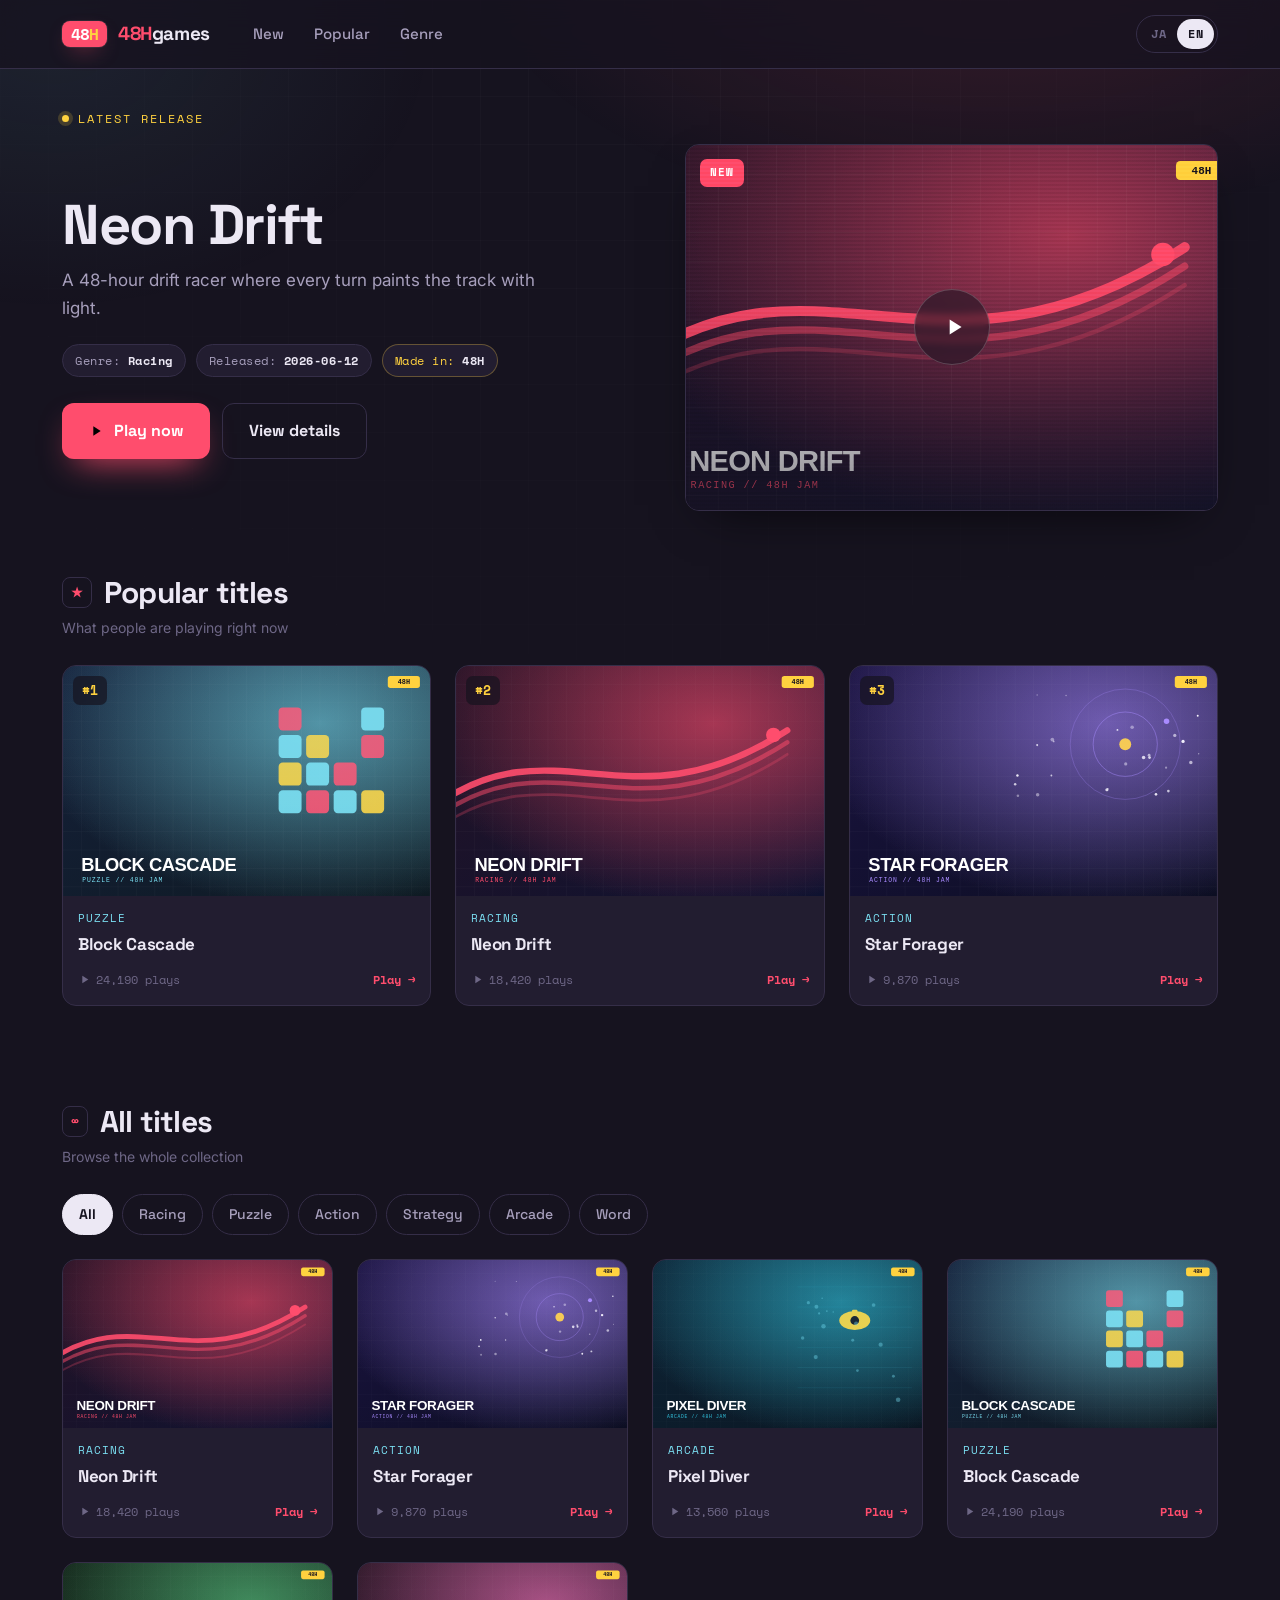
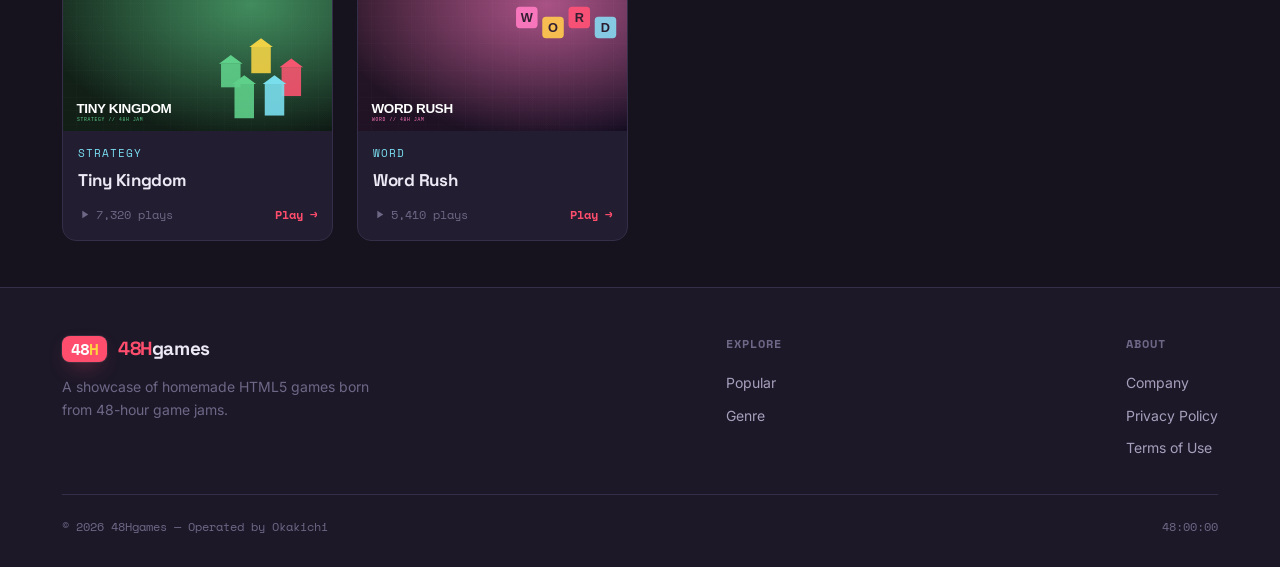
==== index.html @ 7b11c03a "webサイトでも" ====
<!DOCTYPE html>
<html lang="ja">
<head>
  <meta charset="UTF-8">
  <meta name="viewport" content="width=device-width, initial-scale=1.0">
  <title>48Hgames — HTML5 Game Showcase</title>
  <meta name="description" content="48時間ゲームジャムから生まれた、自作HTML5ゲームのショーケース。ブラウザですぐに遊べます。">
  <link rel="preconnect" href="https://fonts.googleapis.com">
  <link rel="preconnect" href="https://fonts.gstatic.com" crossorigin>
  <link href="https://fonts.googleapis.com/css2?family=Space+Grotesk:wght@400;500;700&family=Inter:wght@400;500;600&family=Space+Mono:wght@400;700&display=swap" rel="stylesheet">
  <link rel="stylesheet" href="assets/css/style.css">
</head>
<body>
  <a class="skip" href="#main">Skip to content</a>

  <header class="site-header">
    <div class="wrap nav">
      <a class="brand" href="index.html">
        <span class="brand-mark">48<span>H</span></span>
        <span class="brand-name"><b>48H</b>games</span>
      </a>
      <nav class="nav-links" aria-label="Main">
        <a href="#all" data-i18n="nav_new">新着</a>
        <a href="#popular" data-i18n="nav_popular">人気</a>
        <a href="#all" data-i18n="nav_genre">ジャンル</a>
      </nav>
      <div class="nav-right">
        <div class="lang-switch" role="group" aria-label="言語設定 / Language">
          <button data-lang-btn="ja">JA</button>
          <button data-lang-btn="en">EN</button>
        </div>
        <button class="nav-toggle" aria-label="Menu" aria-expanded="false">
          <svg viewBox="0 0 24 24" fill="none" stroke-width="2" stroke-linecap="round"><path d="M3 6h18M3 12h18M3 18h18"/></svg>
        </button>
      </div>
    </div>
    <div class="mobile-menu">
      <a href="#all" data-i18n="nav_new">新着</a>
      <a href="#popular" data-i18n="nav_popular">人気</a>
      <a href="#all" data-i18n="nav_genre">ジャンル</a>
      <a href="company.html" data-i18n="nav_company">運営会社</a>
      <a href="privacy.html" data-i18n="nav_privacy">プライバシーポリシー</a>
      <a href="terms.html" data-i18n="nav_terms">利用規約</a>
      <div class="lang-switch" role="group" aria-label="言語設定 / Language">
        <button data-lang-btn="ja">JA</button>
        <button data-lang-btn="en">EN</button>
      </div>
    </div>
  </header>

  <main id="main">
    <!-- HERO (latest release) -->
    <section class="hero" id="hero"></section>

    <!-- POPULAR -->
    <section class="section" id="popular">
      <div class="wrap">
        <div class="section-head">
          <div>
            <h2><span class="idx">★</span><span data-i18n="sec_popular">人気のタイトル</span></h2>
            <p class="section-sub" data-i18n="sec_popular_sub">いま遊ばれているゲーム</p>
          </div>
        </div>
        <div class="rail" id="popular-rail"></div>
      </div>
    </section>

    <!-- ALL TITLES + GENRE FILTER -->
    <section class="section" id="all">
      <div class="wrap">
        <div class="section-head">
          <div>
            <h2><span class="idx">∞</span><span data-i18n="sec_all">すべてのタイトル</span></h2>
            <p class="section-sub" data-i18n="sec_all_sub">コレクションをまるごと探す</p>
          </div>
        </div>
        <div class="filters" id="filters" role="group" aria-label="Genre filter"></div>
        <div class="card-grid" id="all-grid"></div>
      </div>
    </section>
  </main>

  <footer class="site-footer">
    <div class="wrap">
      <div class="footer-grid">
        <div class="footer-brand">
          <a class="brand" href="index.html">
            <span class="brand-mark">48<span>H</span></span>
            <span class="brand-name"><b>48H</b>games</span>
          </a>
          <p data-i18n="footer_about">48時間ゲームジャムから生まれた、自作HTML5ゲームのショーケース。</p>
        </div>
        <div class="footer-col">
          <h3 data-i18n="foot_explore">さがす</h3>
          <a href="#popular" data-i18n="nav_popular">人気</a>
          <a href="#all" data-i18n="nav_genre">ジャンル</a>
        </div>
        <div class="footer-col">
          <h3 data-i18n="foot_about">サイト情報</h3>
          <a href="company.html" data-i18n="nav_company">運営会社</a>
          <a href="privacy.html" data-i18n="nav_privacy">プライバシーポリシー</a>
          <a href="terms.html" data-i18n="nav_terms">利用規約</a>
        </div>
      </div>
      <div class="footer-bottom">
        <span data-i18n="rights">© 2026 48Hgames — Operated by Okakichi</span>
        <span aria-hidden="true">48:00:00</span>
      </div>
    </div>
  </footer>

  <script src="assets/js/games.js"></script>
  <script src="assets/js/common.js"></script>
  <script src="assets/js/main.js"></script>
</body>
</html>
---- assets/css/style.css ----
/* =========================================================
   48Hgames — stylesheet
   Theme: late-night game jam / arcade poster
   ========================================================= */

:root {
  /* palette */
  --bg:        #16131F;   /* deep plum-black */
  --bg-2:      #1C1828;   /* slightly raised */
  --surface:   #221D30;   /* cards */
  --surface-2: #2B2540;   /* hover / inputs */
  --line:      #352E48;   /* hairlines */

  --coral:     #FF4D6D;   /* primary, energy */
  --coral-dim: #C93B56;
  --jam:       #FFD23F;   /* the 48H "deadline" color */
  --cyan:      #7BDFF2;   /* links / info */

  --text:      #ECE8F4;   /* primary text */
  --text-dim:  #A79FBC;   /* secondary text */
  --text-mute: #6E6786;   /* captions */

  /* type */
  --display: "Space Grotesk", system-ui, sans-serif;
  --body:    "Inter", system-ui, sans-serif;
  --mono:    "Space Mono", ui-monospace, monospace;

  /* layout */
  --maxw: 1200px;
  --gap: 24px;
  --radius: 14px;
  --radius-sm: 9px;

  /* fx */
  --glow-coral: 0 0 0 1px rgba(255,77,109,.35), 0 12px 40px -12px rgba(255,77,109,.55);
  --shadow: 0 18px 50px -24px rgba(0,0,0,.8);
  --ease: cubic-bezier(.2,.7,.2,1);
}

/* ---------- reset ---------- */
*, *::before, *::after { box-sizing: border-box; }
* { margin: 0; }
html { scroll-behavior: smooth; }
@media (prefers-reduced-motion: reduce) {
  html { scroll-behavior: auto; }
  *, *::before, *::after { animation-duration: .001ms !important; transition-duration: .001ms !important; }
}

body {
  font-family: var(--body);
  background: var(--bg);
  color: var(--text);
  line-height: 1.6;
  -webkit-font-smoothing: antialiased;
  text-rendering: optimizeLegibility;
  min-height: 100vh;
  display: flex;
  flex-direction: column;
  overflow-x: hidden;
}

/* ambient grid + glow behind everything */
body::before {
  content: "";
  position: fixed;
  inset: 0;
  z-index: -2;
  background:
    radial-gradient(900px 500px at 78% -8%, rgba(255,77,109,.16), transparent 60%),
    radial-gradient(700px 500px at 4% 4%, rgba(123,223,242,.08), transparent 55%);
  pointer-events: none;
}
body::after {
  content: "";
  position: fixed;
  inset: 0;
  z-index: -1;
  background-image:
    linear-gradient(rgba(255,255,255,.022) 1px, transparent 1px),
    linear-gradient(90deg, rgba(255,255,255,.022) 1px, transparent 1px);
  background-size: 48px 48px;
  mask-image: radial-gradient(circle at 50% 0%, #000 0%, transparent 80%);
  pointer-events: none;
}

a { color: inherit; text-decoration: none; }
img, svg, video { display: block; max-width: 100%; }
button { font: inherit; cursor: pointer; border: none; background: none; color: inherit; }
ul { list-style: none; padding: 0; }

.wrap { width: 100%; max-width: var(--maxw); margin-inline: auto; padding-inline: 22px; }

/* keyboard focus */
:focus-visible {
  outline: 2px solid var(--jam);
  outline-offset: 3px;
  border-radius: 4px;
}

/* skip link */
.skip {
  position: absolute; left: 12px; top: -60px;
  background: var(--jam); color: #1a1500;
  padding: 10px 16px; border-radius: 8px; font-weight: 700;
  z-index: 100; transition: top .2s var(--ease);
}
.skip:focus { top: 12px; }

/* =========================================================
   header / nav
   ========================================================= */
.site-header {
  position: sticky; top: 0; z-index: 50;
  background: color-mix(in srgb, var(--bg) 78%, transparent);
  backdrop-filter: blur(14px);
  border-bottom: 1px solid var(--line);
}
.nav {
  display: flex; align-items: center; gap: 26px;
  height: 68px;
}

/* logo / timer signature */
.brand { display: flex; align-items: center; gap: 11px; flex-shrink: 0; }
.brand-mark {
  font-family: var(--mono);
  font-weight: 700;
  letter-spacing: -1px;
  font-size: 16px;
  background: var(--coral);
  color: #fff;
  padding: 5px 9px;
  border-radius: 8px;
  box-shadow: 0 0 0 1px rgba(255,255,255,.08), 0 8px 22px -10px var(--coral);
  line-height: 1;
}
.brand-mark span { color: var(--jam); }
.brand-name {
  font-family: var(--display);
  font-weight: 700;
  font-size: 19px;
  letter-spacing: -.4px;
}
.brand-name b { color: var(--coral); font-weight: 700; }

.nav-links { display: flex; align-items: center; gap: 4px; margin-left: 4px; }
.nav-links a {
  font-family: var(--display);
  font-weight: 500;
  font-size: 15px;
  color: var(--text-dim);
  padding: 8px 13px;
  border-radius: 9px;
  transition: color .18s var(--ease), background .18s var(--ease);
}
.nav-links a:hover { color: var(--text); background: var(--surface); }
.nav-links a.is-active { color: var(--coral); }

.nav-right { margin-left: auto; display: flex; align-items: center; gap: 12px; }

/* language toggle */
.lang-switch {
  display: inline-flex; align-items: center;
  border: 1px solid var(--line);
  border-radius: 999px;
  padding: 3px;
  font-family: var(--mono);
  font-size: 12px;
}
.lang-switch button {
  padding: 5px 11px; border-radius: 999px; color: var(--text-mute);
  font-weight: 700; letter-spacing: .5px;
  transition: all .18s var(--ease);
}
.lang-switch button[aria-pressed="true"] {
  background: var(--text); color: var(--bg);
}

/* mobile menu button */
.nav-toggle { display: none; }

/* =========================================================
   hero / featured
   ========================================================= */
.hero { padding: 40px 0 12px; }
.hero-eyebrow {
  font-family: var(--mono); font-size: 12px; letter-spacing: 2px;
  text-transform: uppercase; color: var(--jam);
  display: flex; align-items: center; gap: 9px; margin-bottom: 16px;
}
.hero-eyebrow::before {
  content: ""; width: 7px; height: 7px; border-radius: 50%;
  background: var(--jam); box-shadow: 0 0 0 4px rgba(255,210,63,.18);
  animation: pulse 2.2s var(--ease) infinite;
}
@keyframes pulse { 50% { box-shadow: 0 0 0 8px rgba(255,210,63,0); } }

.hero-grid {
  display: grid;
  grid-template-columns: 1.05fr .95fr;
  gap: 34px;
  align-items: center;
}
.hero-copy h1 {
  font-family: var(--display);
  font-weight: 700;
  font-size: clamp(34px, 5vw, 56px);
  line-height: 1.02;
  letter-spacing: -1.5px;
  margin-bottom: 14px;
}
.hero-copy .tagline { color: var(--text-dim); font-size: 17px; max-width: 46ch; margin-bottom: 22px; }
.hero-meta { display: flex; flex-wrap: wrap; gap: 10px; margin-bottom: 26px; }
.chip {
  font-family: var(--mono); font-size: 12px; letter-spacing: .5px;
  background: var(--surface); border: 1px solid var(--line);
  color: var(--text-dim); padding: 6px 12px; border-radius: 999px;
}
.chip b { color: var(--text); }
.chip.jam { color: var(--jam); border-color: rgba(255,210,63,.3); }

.btn {
  display: inline-flex; align-items: center; gap: 10px;
  font-family: var(--display); font-weight: 700; font-size: 16px;
  padding: 14px 26px; border-radius: 12px;
  transition: transform .15s var(--ease), box-shadow .2s var(--ease), background .2s var(--ease);
}
.btn-primary { background: var(--coral); color: #fff; box-shadow: 0 14px 34px -14px var(--coral); }
.btn-primary:hover { transform: translateY(-2px); box-shadow: 0 20px 44px -14px var(--coral); }
.btn-primary svg { width: 16px; height: 16px; }
.btn-ghost { border: 1px solid var(--line); color: var(--text); }
.btn-ghost:hover { background: var(--surface); }
.hero-actions { display: flex; gap: 12px; flex-wrap: wrap; }

/* featured media */
.hero-media {
  position: relative; border-radius: var(--radius);
  overflow: hidden; aspect-ratio: 16 / 11;
  border: 1px solid var(--line);
  box-shadow: var(--shadow);
}
.hero-media .cover { width: 100%; height: 100%; object-fit: cover; }
.hero-media .scan {
  position: absolute; inset: 0; pointer-events: none;
  background: repeating-linear-gradient(0deg, rgba(0,0,0,.16) 0 2px, transparent 2px 4px);
  mix-blend-mode: overlay; opacity: .5;
}
.play-overlay {
  position: absolute; inset: 0; display: grid; place-items: center;
  background: linear-gradient(to top, rgba(22,19,31,.5), transparent 55%);
}
.play-btn {
  width: 76px; height: 76px; border-radius: 50%;
  background: rgba(22,19,31,.55); backdrop-filter: blur(4px);
  border: 1px solid rgba(255,255,255,.2);
  display: grid; place-items: center;
  transition: transform .18s var(--ease), background .18s var(--ease);
}
.play-btn:hover { transform: scale(1.08); background: var(--coral); border-color: var(--coral); }
.play-btn svg { width: 26px; height: 26px; margin-left: 4px; fill: #fff; }
.media-tag {
  position: absolute; top: 14px; left: 14px;
  font-family: var(--mono); font-size: 11px; letter-spacing: 1px;
  background: var(--coral); color: #fff; padding: 5px 10px; border-radius: 7px;
  text-transform: uppercase; font-weight: 700;
}

/* =========================================================
   sections
   ========================================================= */
.section { padding: 46px 0; }
.section-head {
  display: flex; align-items: flex-end; justify-content: space-between;
  gap: 20px; margin-bottom: 26px;
}
.section-head h2 {
  font-family: var(--display); font-weight: 700;
  font-size: clamp(22px, 3vw, 30px); letter-spacing: -.8px;
  display: flex; align-items: center; gap: 12px;
}
.section-head h2 .idx {
  font-family: var(--mono); font-size: 13px; color: var(--coral);
  border: 1px solid var(--line); border-radius: 8px; padding: 4px 8px;
  letter-spacing: 0;
}
.section-sub { color: var(--text-mute); font-size: 14px; }

/* genre filter chips */
.filters { display: flex; flex-wrap: wrap; gap: 9px; margin-bottom: 24px; }
.filter {
  font-family: var(--display); font-weight: 500; font-size: 14px;
  padding: 8px 16px; border-radius: 999px;
  border: 1px solid var(--line); color: var(--text-dim);
  transition: all .16s var(--ease);
}
.filter:hover { color: var(--text); border-color: var(--surface-2); }
.filter[aria-pressed="true"] {
  background: var(--text); color: var(--bg); border-color: var(--text); font-weight: 700;
}

/* =========================================================
   game cards
   ========================================================= */
.card-grid {
  display: grid;
  grid-template-columns: repeat(auto-fill, minmax(220px, 1fr));
  gap: var(--gap);
}

/* horizontal scroller for popular */
.rail {
  display: grid; grid-auto-flow: column;
  grid-auto-columns: minmax(248px, 1fr);
  gap: var(--gap);
  overflow-x: auto; scroll-snap-type: x mandatory;
  padding-bottom: 8px; margin-bottom: -8px;
  scrollbar-width: thin; scrollbar-color: var(--surface-2) transparent;
}
.rail > * { scroll-snap-align: start; }
.rail::-webkit-scrollbar { height: 8px; }
.rail::-webkit-scrollbar-thumb { background: var(--surface-2); border-radius: 99px; }

.card {
  position: relative;
  background: var(--surface);
  border: 1px solid var(--line);
  border-radius: var(--radius);
  overflow: hidden;
  display: flex; flex-direction: column;
  transition: transform .2s var(--ease), border-color .2s var(--ease), box-shadow .2s var(--ease);
}
.card:hover {
  transform: translateY(-4px);
  border-color: var(--coral-dim);
  box-shadow: var(--glow-coral);
}
.card-thumb { position: relative; aspect-ratio: 16 / 10; overflow: hidden; }
.card-thumb img { width: 100%; height: 100%; object-fit: cover; transition: transform .35s var(--ease); }
.card:hover .card-thumb img { transform: scale(1.05); }
.card-rank {
  position: absolute; top: 10px; left: 10px;
  font-family: var(--mono); font-weight: 700; font-size: 13px;
  background: rgba(22,19,31,.7); backdrop-filter: blur(3px);
  color: var(--jam); padding: 4px 9px; border-radius: 7px;
}
.card-new {
  position: absolute; top: 10px; right: 10px;
  font-family: var(--mono); font-size: 10px; letter-spacing: 1px;
  background: var(--coral); color: #fff; padding: 4px 8px; border-radius: 6px;
  font-weight: 700; text-transform: uppercase;
}
.card-body { padding: 14px 15px 16px; display: flex; flex-direction: column; gap: 7px; flex: 1; }
.card-genre { font-family: var(--mono); font-size: 11px; letter-spacing: 1px; color: var(--cyan); text-transform: uppercase; }
.card-title { font-family: var(--display); font-weight: 700; font-size: 17px; letter-spacing: -.3px; line-height: 1.2; }
.card-foot {
  margin-top: auto; padding-top: 8px;
  display: flex; align-items: center; justify-content: space-between;
  font-family: var(--mono); font-size: 12px; color: var(--text-mute);
}
.card-foot .plays { display: flex; align-items: center; gap: 5px; }
.card-foot .plays svg { width: 13px; height: 13px; fill: var(--text-mute); }
.card-play { color: var(--coral); font-weight: 700; }
.card .stretch { position: absolute; inset: 0; z-index: 1; }
.card-body, .card-thumb { position: relative; z-index: 0; }

/* =========================================================
   game detail page
   ========================================================= */
.breadcrumb { font-family: var(--mono); font-size: 12px; color: var(--text-mute); padding: 24px 0 0; display: flex; gap: 8px; align-items: center; }
.breadcrumb a:hover { color: var(--cyan); }

.game-hero { padding: 22px 0 10px; display: grid; grid-template-columns: 1.1fr .9fr; gap: 36px; align-items: start; }
.game-cover { border-radius: var(--radius); overflow: hidden; border: 1px solid var(--line); box-shadow: var(--shadow); aspect-ratio: 16/10; }
.game-cover img { width: 100%; height: 100%; object-fit: cover; }
.game-info h1 { font-family: var(--display); font-weight: 700; font-size: clamp(28px, 4vw, 44px); letter-spacing: -1px; line-height: 1.05; margin-bottom: 10px; }
.game-info .tagline { color: var(--text-dim); font-size: 16px; margin-bottom: 18px; }
.game-info .hero-meta { margin-bottom: 22px; }

.detail-section { padding: 34px 0; border-top: 1px solid var(--line); }
.detail-section h2 { font-family: var(--display); font-weight: 700; font-size: 22px; letter-spacing: -.5px; margin-bottom: 16px; display: flex; align-items: center; gap: 10px; }
.detail-section h2 .dot { width: 8px; height: 8px; border-radius: 2px; background: var(--coral); }

.rules { color: var(--text-dim); max-width: 70ch; }
.rules p { margin-bottom: 12px; }
.shots { display: grid; grid-template-columns: repeat(auto-fill, minmax(260px,1fr)); gap: 16px; }
.shot { border-radius: var(--radius-sm); overflow: hidden; border: 1px solid var(--line); }
.shot figcaption { font-family: var(--mono); font-size: 12px; color: var(--text-mute); padding: 10px 12px; background: var(--surface); }

.video-frame {
  position: relative; border-radius: var(--radius); overflow: hidden;
  border: 1px solid var(--line); aspect-ratio: 16/9; background: var(--bg-2);
}
.video-frame img { width: 100%; height: 100%; object-fit: cover; opacity: .85; }

/* share */
.share { display: flex; gap: 12px; flex-wrap: wrap; }
.share a {
  display: inline-flex; align-items: center; gap: 9px;
  font-family: var(--display); font-weight: 600; font-size: 14px;
  border: 1px solid var(--line); border-radius: 11px;
  padding: 11px 18px; color: var(--text-dim);
  transition: all .16s var(--ease);
}
.share a:hover { color: var(--text); border-color: var(--surface-2); transform: translateY(-2px); }
.share a svg { width: 18px; height: 18px; fill: currentColor; }
.share a.facebook:hover { color: #4267B2; border-color: #4267B2; }
.share a.x:hover { color: #fff; border-color: #fff; }
.share a.instagram:hover { color: #E1306C; border-color: #E1306C; }

/* =========================================================
   simple text pages (privacy / terms / company)
   ========================================================= */
.page-hero { padding: 60px 0 30px; }
.page-hero .eyebrow { font-family: var(--mono); font-size: 12px; letter-spacing: 2px; color: var(--cyan); text-transform: uppercase; margin-bottom: 12px; }
.page-hero h1 { font-family: var(--display); font-weight: 700; font-size: clamp(30px, 5vw, 48px); letter-spacing: -1px; }
.prose { color: var(--text-dim); max-width: 70ch; padding-bottom: 70px; }
.prose p { margin-bottom: 16px; }
.prose h2 { font-family: var(--display); color: var(--text); font-size: 20px; margin: 28px 0 12px; letter-spacing: -.4px; }
.prose a { color: var(--cyan); }
.prose a:hover { text-decoration: underline; }

.coming-soon {
  display: grid; place-items: center; gap: 18px; text-align: center;
  padding: 90px 0 120px;
}
.coming-soon .timer {
  font-family: var(--mono); font-weight: 700;
  font-size: clamp(40px, 9vw, 92px); letter-spacing: 2px; color: var(--jam);
  text-shadow: 0 0 40px rgba(255,210,63,.25);
}
.coming-soon p { color: var(--text-dim); font-size: 17px; }
.coming-soon .small { font-family: var(--mono); font-size: 12px; color: var(--text-mute); letter-spacing: 1px; }

/* company card */
.company-card {
  background: var(--surface); border: 1px solid var(--line);
  border-radius: var(--radius); padding: 34px;
  display: flex; gap: 26px; align-items: center; flex-wrap: wrap;
  margin-bottom: 70px;
}
.company-card .logo {
  width: 78px; height: 78px; border-radius: 18px; flex-shrink: 0;
  display: grid; place-items: center; font-family: var(--display); font-weight: 700;
  font-size: 30px; background: linear-gradient(135deg, var(--coral), var(--jam)); color: #16131f;
}
.company-card h2 { font-family: var(--display); font-size: 22px; margin-bottom: 6px; }
.company-card p { color: var(--text-dim); margin-bottom: 14px; }

/* =========================================================
   footer
   ========================================================= */
.site-footer {
  margin-top: auto;
  border-top: 1px solid var(--line);
  background: var(--bg-2);
  padding: 46px 0 30px;
}
.footer-grid { display: flex; justify-content: space-between; gap: 40px; flex-wrap: wrap; margin-bottom: 30px; }
.footer-brand { max-width: 320px; }
.footer-brand p { color: var(--text-mute); font-size: 14px; margin-top: 12px; }
.footer-col h3 { font-family: var(--mono); font-size: 12px; letter-spacing: 1px; color: var(--text-mute); text-transform: uppercase; margin-bottom: 14px; }
.footer-col a { display: block; color: var(--text-dim); font-size: 14px; padding: 5px 0; transition: color .15s var(--ease); }
.footer-col a:hover { color: var(--coral); }
.footer-bottom {
  display: flex; justify-content: space-between; align-items: center; flex-wrap: wrap; gap: 12px;
  border-top: 1px solid var(--line); padding-top: 22px;
  font-family: var(--mono); font-size: 12px; color: var(--text-mute);
}

/* =========================================================
   responsive
   ========================================================= */
@media (max-width: 860px) {
  .hero-grid, .game-hero { grid-template-columns: 1fr; gap: 24px; }
  .game-hero .game-cover { order: -1; }

  .nav-links, .nav-right .lang-switch { display: none; }
  .nav-toggle {
    display: inline-grid; place-items: center; margin-left: auto;
    width: 42px; height: 42px; border-radius: 10px; border: 1px solid var(--line);
  }
  .nav-toggle svg { width: 20px; height: 20px; stroke: var(--text); }

  /* mobile drawer */
  .mobile-menu {
    display: none;
    border-top: 1px solid var(--line);
    padding: 12px 22px 20px;
  }
  .mobile-menu.open { display: block; }
  .mobile-menu a {
    display: block; font-family: var(--display); font-weight: 500;
    padding: 12px 4px; color: var(--text-dim); border-bottom: 1px solid var(--line);
  }
  .mobile-menu a:last-child { border-bottom: none; }
  .mobile-menu .lang-switch { display: inline-flex; margin-top: 14px; }
}
@media (min-width: 861px) { .mobile-menu { display: none !important; } }

@media (max-width: 520px) {
  .wrap { padding-inline: 16px; }
  .section { padding: 34px 0; }
  .card-grid { grid-template-columns: repeat(auto-fill, minmax(150px, 1fr)); gap: 14px; }
  .company-card { padding: 24px; }
}

/* card reveal on load */
.reveal { opacity: 0; transform: translateY(14px); }
.reveal.in { opacity: 1; transform: none; transition: opacity .5s var(--ease), transform .5s var(--ease); }
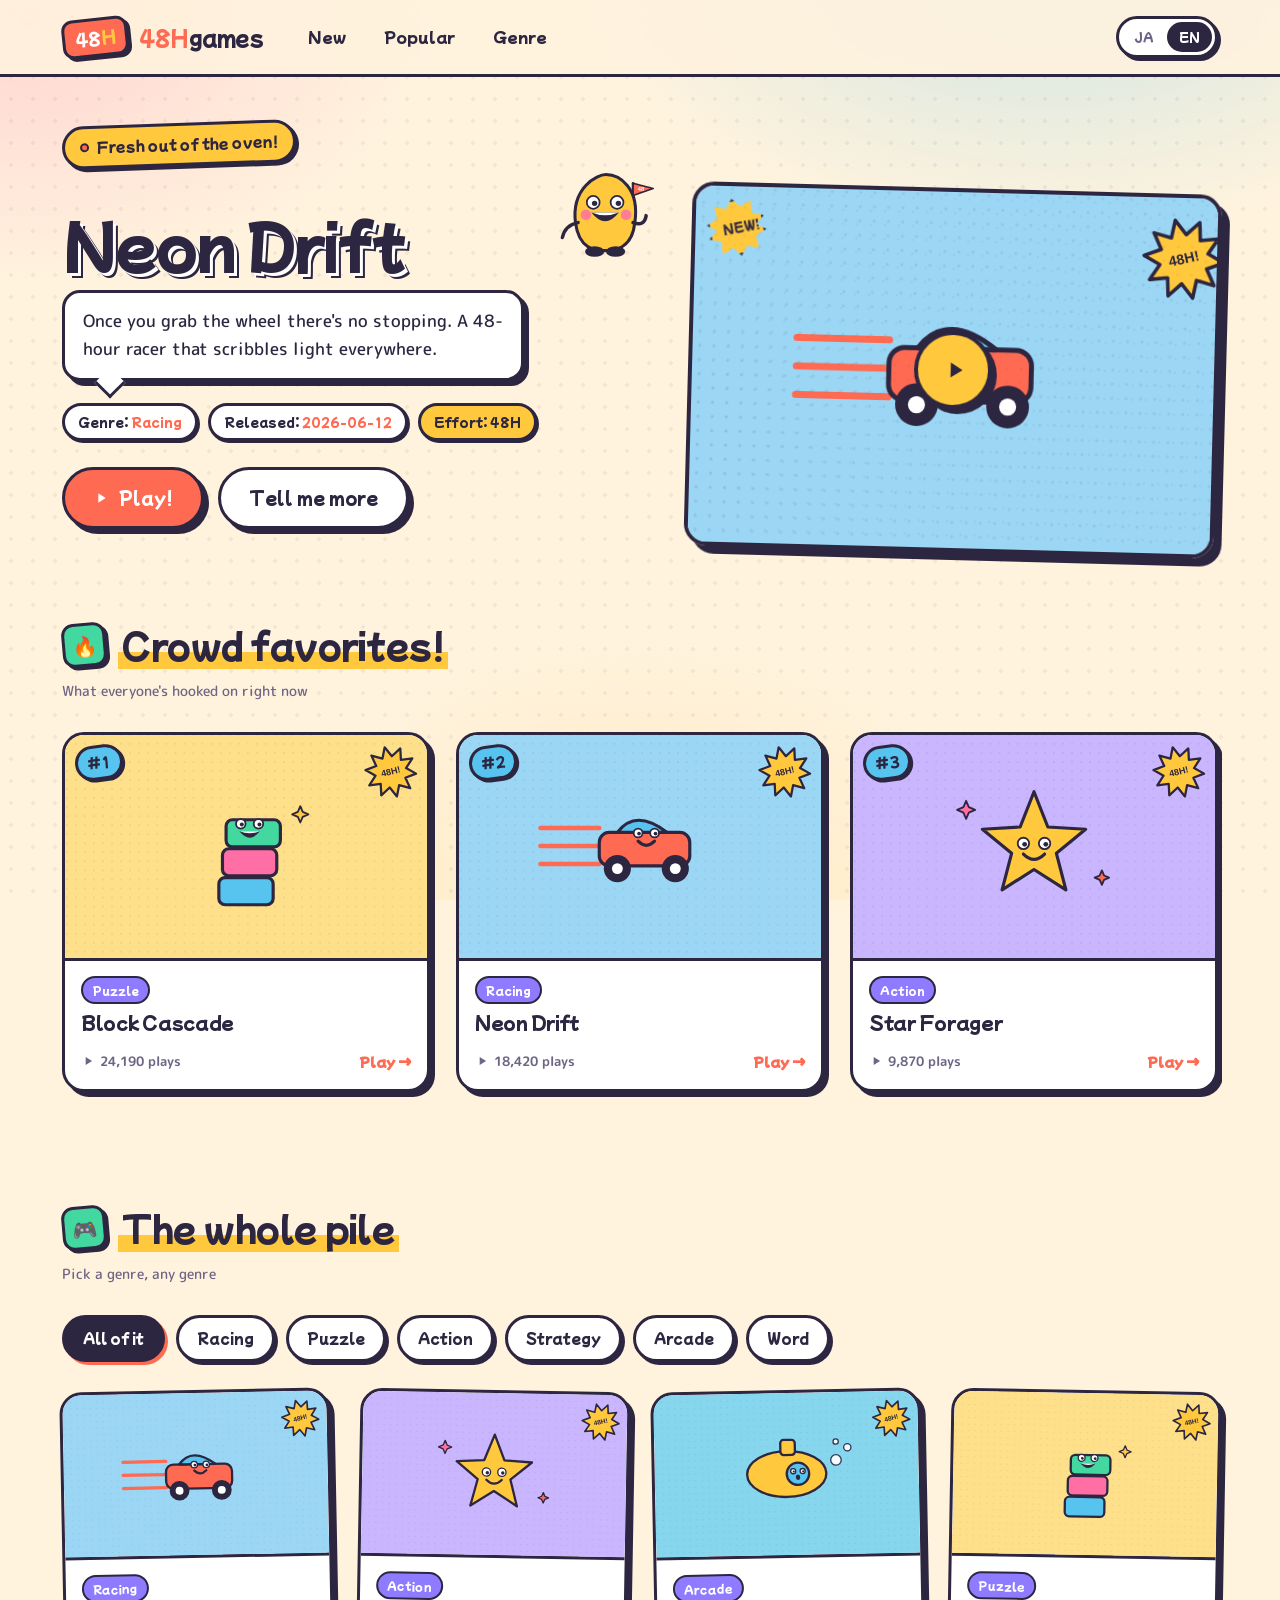
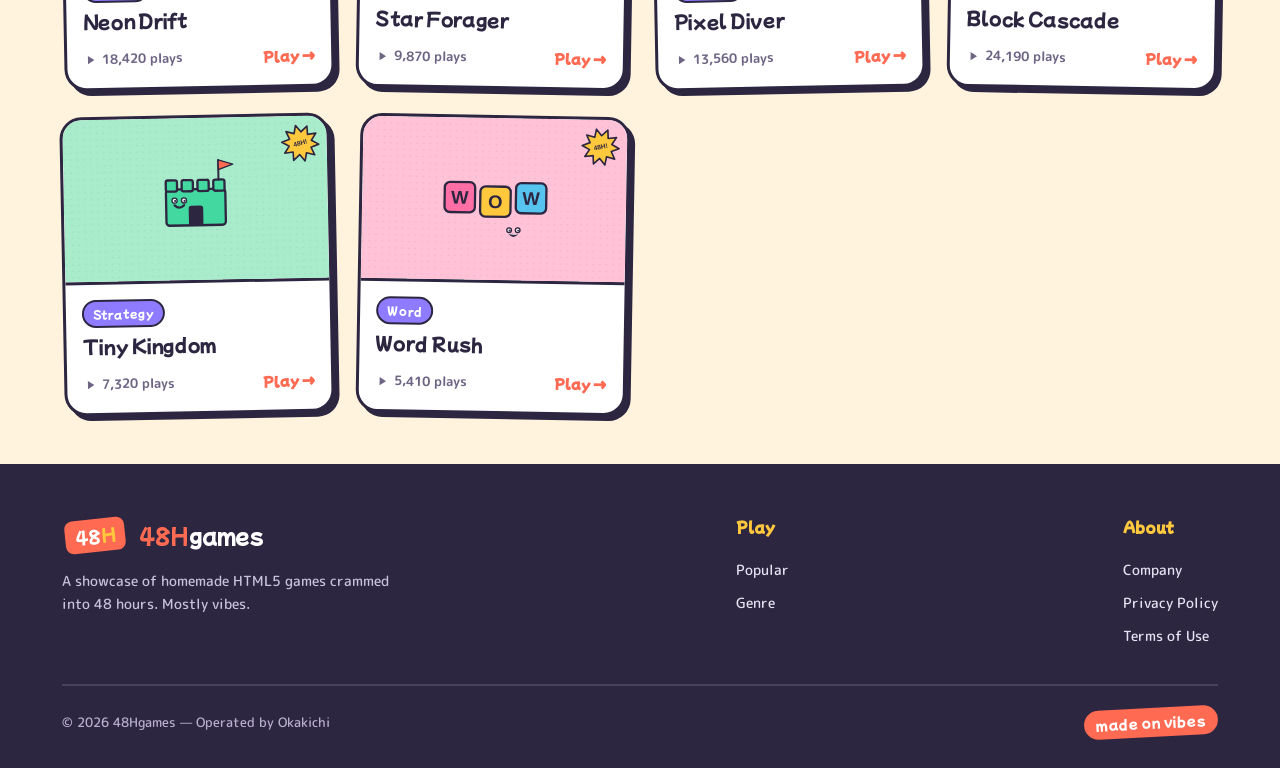
==== commit 92b5d554: "修正ファイル" ====
--- a/index.html
+++ b/index.html
@@ -7,7 +7,7 @@
   <meta name="description" content="48時間ゲームジャムから生まれた、自作HTML5ゲームのショーケース。ブラウザですぐに遊べます。">
   <link rel="preconnect" href="https://fonts.googleapis.com">
   <link rel="preconnect" href="https://fonts.gstatic.com" crossorigin>
-  <link href="https://fonts.googleapis.com/css2?family=Space+Grotesk:wght@400;500;700&family=Inter:wght@400;500;600&family=Space+Mono:wght@400;700&display=swap" rel="stylesheet">
+  <link href="https://fonts.googleapis.com/css2?family=Mochiy+Pop+One&family=M+PLUS+Rounded+1c:wght@400;500;700;800&display=swap" rel="stylesheet">
   <link rel="stylesheet" href="assets/css/style.css">
 </head>
 <body>
@@ -57,7 +57,7 @@
       <div class="wrap">
         <div class="section-head">
           <div>
-            <h2><span class="idx">★</span><span data-i18n="sec_popular">人気のタイトル</span></h2>
+            <h2><span class="idx">🔥</span><span class="txt" data-i18n="sec_popular">人気のタイトル</span></h2>
             <p class="section-sub" data-i18n="sec_popular_sub">いま遊ばれているゲーム</p>
           </div>
         </div>
@@ -70,7 +70,7 @@
       <div class="wrap">
         <div class="section-head">
           <div>
-            <h2><span class="idx">∞</span><span data-i18n="sec_all">すべてのタイトル</span></h2>
+            <h2><span class="idx">🎮</span><span class="txt" data-i18n="sec_all">すべてのタイトル</span></h2>
             <p class="section-sub" data-i18n="sec_all_sub">コレクションをまるごと探す</p>
           </div>
         </div>
@@ -104,7 +104,7 @@
       </div>
       <div class="footer-bottom">
         <span data-i18n="rights">© 2026 48Hgames — Operated by Okakichi</span>
-        <span aria-hidden="true">48:00:00</span>
+        <span class="stamp" data-i18n="stamp" aria-hidden="true">勢いで制作中</span>
       </div>
     </div>
   </footer>
--- a/assets/css/style.css
+++ b/assets/css/style.css
@@ -1,40 +1,43 @@
 /* =========================================================
    48Hgames — stylesheet
-   Theme: late-night game jam / arcade poster
+   Theme: Saturday-morning cartoon / comic sticker arcade
    ========================================================= */
 
 :root {
   /* palette */
-  --bg:        #16131F;   /* deep plum-black */
-  --bg-2:      #1C1828;   /* slightly raised */
-  --surface:   #221D30;   /* cards */
-  --surface-2: #2B2540;   /* hover / inputs */
-  --line:      #352E48;   /* hairlines */
-
-  --coral:     #FF4D6D;   /* primary, energy */
-  --coral-dim: #C93B56;
-  --jam:       #FFD23F;   /* the 48H "deadline" color */
-  --cyan:      #7BDFF2;   /* links / info */
-
-  --text:      #ECE8F4;   /* primary text */
-  --text-dim:  #A79FBC;   /* secondary text */
-  --text-mute: #6E6786;   /* captions */
+  --bg:        #FFF3DE;   /* warm cream paper */
+  --bg-2:      #FFE9C7;
+  --surface:   #FFFFFF;   /* cards */
+  --surface-2: #FFF7EC;   /* inputs / hover */
+
+  --ink:       #2D2640;   /* friendly near-black, outlines + text */
+  --line:      #2D2640;   /* outlines are ink, and THICK */
+
+  --pink:      #FF6FA5;
+  --yellow:    #FFC83D;
+  --blue:      #57C4F0;
+  --mint:      #43D8A0;
+  --coral:     #FF6A52;   /* primary CTA */
+  --grape:     #8E7BFF;
+
+  --text:      #2D2640;
+  --text-dim:  #6E6585;
+  --text-mute: #A79EBC;
 
   /* type */
-  --display: "Space Grotesk", system-ui, sans-serif;
-  --body:    "Inter", system-ui, sans-serif;
-  --mono:    "Space Mono", ui-monospace, monospace;
+  --display: "Mochiy Pop One", "Baloo 2", system-ui, sans-serif;
+  --body:    "M PLUS Rounded 1c", system-ui, sans-serif;
 
   /* layout */
   --maxw: 1200px;
-  --gap: 24px;
-  --radius: 14px;
-  --radius-sm: 9px;
-
-  /* fx */
-  --glow-coral: 0 0 0 1px rgba(255,77,109,.35), 0 12px 40px -12px rgba(255,77,109,.55);
-  --shadow: 0 18px 50px -24px rgba(0,0,0,.8);
-  --ease: cubic-bezier(.2,.7,.2,1);
+  --gap: 26px;
+  --radius: 22px;
+  --radius-sm: 14px;
+
+  /* the comic sticker shadow (hard, no blur) */
+  --pop: 5px 5px 0 var(--ink);
+  --pop-lg: 8px 8px 0 var(--ink);
+  --ease: cubic-bezier(.34,1.56,.5,1);  /* a little overshoot = bounce */
 }
 
 /* ---------- reset ---------- */
@@ -48,39 +51,30 @@
 
 body {
   font-family: var(--body);
+  font-weight: 500;
   background: var(--bg);
   color: var(--text);
-  line-height: 1.6;
+  line-height: 1.65;
   -webkit-font-smoothing: antialiased;
-  text-rendering: optimizeLegibility;
   min-height: 100vh;
   display: flex;
   flex-direction: column;
   overflow-x: hidden;
 }
 
-/* ambient grid + glow behind everything */
+/* sunny pastel glows */
 body::before {
-  content: "";
-  position: fixed;
-  inset: 0;
-  z-index: -2;
+  content: ""; position: fixed; inset: 0; z-index: -2; pointer-events: none;
   background:
-    radial-gradient(900px 500px at 78% -8%, rgba(255,77,109,.16), transparent 60%),
-    radial-gradient(700px 500px at 4% 4%, rgba(123,223,242,.08), transparent 55%);
-  pointer-events: none;
-}
+    radial-gradient(800px 480px at 82% -6%, rgba(87,196,240,.30), transparent 60%),
+    radial-gradient(700px 460px at 2% 2%, rgba(255,111,165,.22), transparent 58%),
+    radial-gradient(700px 600px at 50% 110%, rgba(255,200,61,.22), transparent 60%);
+}
+/* halftone polka dots */
 body::after {
-  content: "";
-  position: fixed;
-  inset: 0;
-  z-index: -1;
-  background-image:
-    linear-gradient(rgba(255,255,255,.022) 1px, transparent 1px),
-    linear-gradient(90deg, rgba(255,255,255,.022) 1px, transparent 1px);
-  background-size: 48px 48px;
-  mask-image: radial-gradient(circle at 50% 0%, #000 0%, transparent 80%);
-  pointer-events: none;
+  content: ""; position: fixed; inset: 0; z-index: -1; pointer-events: none;
+  background-image: radial-gradient(rgba(45,38,64,.06) 1.6px, transparent 1.7px);
+  background-size: 22px 22px;
 }
 
 a { color: inherit; text-decoration: none; }
@@ -90,19 +84,13 @@
 
 .wrap { width: 100%; max-width: var(--maxw); margin-inline: auto; padding-inline: 22px; }
 
-/* keyboard focus */
-:focus-visible {
-  outline: 2px solid var(--jam);
-  outline-offset: 3px;
-  border-radius: 4px;
-}
-
-/* skip link */
+:focus-visible { outline: 3px solid var(--grape); outline-offset: 3px; border-radius: 6px; }
+
 .skip {
-  position: absolute; left: 12px; top: -60px;
-  background: var(--jam); color: #1a1500;
-  padding: 10px 16px; border-radius: 8px; font-weight: 700;
-  z-index: 100; transition: top .2s var(--ease);
+  position: absolute; left: 12px; top: -60px; z-index: 100;
+  background: var(--yellow); color: var(--ink);
+  padding: 10px 16px; border-radius: 12px; font-weight: 800;
+  border: 3px solid var(--ink); transition: top .2s var(--ease);
 }
 .skip:focus { top: 12px; }
 
@@ -111,399 +99,365 @@
    ========================================================= */
 .site-header {
   position: sticky; top: 0; z-index: 50;
-  background: color-mix(in srgb, var(--bg) 78%, transparent);
-  backdrop-filter: blur(14px);
-  border-bottom: 1px solid var(--line);
-}
-.nav {
-  display: flex; align-items: center; gap: 26px;
-  height: 68px;
-}
-
-/* logo / timer signature */
+  background: color-mix(in srgb, var(--bg) 86%, transparent);
+  backdrop-filter: blur(8px);
+  border-bottom: 3px solid var(--ink);
+}
+.nav { display: flex; align-items: center; gap: 22px; height: 74px; }
+
 .brand { display: flex; align-items: center; gap: 11px; flex-shrink: 0; }
 .brand-mark {
-  font-family: var(--mono);
-  font-weight: 700;
-  letter-spacing: -1px;
-  font-size: 16px;
-  background: var(--coral);
-  color: #fff;
-  padding: 5px 9px;
-  border-radius: 8px;
-  box-shadow: 0 0 0 1px rgba(255,255,255,.08), 0 8px 22px -10px var(--coral);
-  line-height: 1;
-}
-.brand-mark span { color: var(--jam); }
-.brand-name {
-  font-family: var(--display);
-  font-weight: 700;
-  font-size: 19px;
-  letter-spacing: -.4px;
-}
-.brand-name b { color: var(--coral); font-weight: 700; }
-
-.nav-links { display: flex; align-items: center; gap: 4px; margin-left: 4px; }
+  font-family: var(--display); font-size: 17px; line-height: 1;
+  background: var(--coral); color: #fff;
+  padding: 8px 10px; border-radius: 11px;
+  border: 3px solid var(--ink); box-shadow: 3px 3px 0 var(--ink);
+  transform: rotate(-6deg); transition: transform .25s var(--ease);
+}
+.brand:hover .brand-mark { transform: rotate(6deg) scale(1.05); }
+.brand-mark span { color: var(--yellow); }
+.brand-name { font-family: var(--display); font-size: 21px; letter-spacing: -.3px; }
+.brand-name b { color: var(--coral); font-weight: inherit; }
+
+.nav-links { display: flex; align-items: center; gap: 6px; margin-left: 6px; }
 .nav-links a {
-  font-family: var(--display);
-  font-weight: 500;
-  font-size: 15px;
-  color: var(--text-dim);
-  padding: 8px 13px;
-  border-radius: 9px;
-  transition: color .18s var(--ease), background .18s var(--ease);
-}
-.nav-links a:hover { color: var(--text); background: var(--surface); }
+  font-family: var(--display); font-size: 15px; color: var(--text);
+  padding: 8px 14px; border-radius: 999px; border: 2px solid transparent;
+  transition: all .18s var(--ease);
+}
+.nav-links a:hover { background: #fff; border-color: var(--ink); transform: translateY(-2px); }
 .nav-links a.is-active { color: var(--coral); }
 
 .nav-right { margin-left: auto; display: flex; align-items: center; gap: 12px; }
 
-/* language toggle */
 .lang-switch {
-  display: inline-flex; align-items: center;
-  border: 1px solid var(--line);
-  border-radius: 999px;
-  padding: 3px;
-  font-family: var(--mono);
-  font-size: 12px;
+  display: inline-flex; align-items: center; gap: 2px;
+  border: 3px solid var(--ink); border-radius: 999px; padding: 3px;
+  background: #fff; box-shadow: 3px 3px 0 var(--ink);
+  font-family: var(--display); font-size: 12px;
 }
 .lang-switch button {
-  padding: 5px 11px; border-radius: 999px; color: var(--text-mute);
-  font-weight: 700; letter-spacing: .5px;
-  transition: all .18s var(--ease);
-}
-.lang-switch button[aria-pressed="true"] {
-  background: var(--text); color: var(--bg);
-}
-
-/* mobile menu button */
+  padding: 5px 12px; border-radius: 999px; color: var(--text-dim);
+  transition: all .15s var(--ease);
+}
+.lang-switch button[aria-pressed="true"] { background: var(--ink); color: #fff; }
+
 .nav-toggle { display: none; }
 
 /* =========================================================
-   hero / featured
-   ========================================================= */
-.hero { padding: 40px 0 12px; }
+   hero
+   ========================================================= */
+.hero { padding: 46px 0 14px; }
 .hero-eyebrow {
-  font-family: var(--mono); font-size: 12px; letter-spacing: 2px;
-  text-transform: uppercase; color: var(--jam);
-  display: flex; align-items: center; gap: 9px; margin-bottom: 16px;
+  font-family: var(--display); font-size: 14px; color: var(--ink);
+  background: var(--yellow); border: 3px solid var(--ink);
+  box-shadow: 3px 3px 0 var(--ink);
+  display: inline-flex; align-items: center; gap: 8px;
+  padding: 7px 15px; border-radius: 999px; margin-bottom: 22px;
+  transform: rotate(-2deg);
 }
 .hero-eyebrow::before {
-  content: ""; width: 7px; height: 7px; border-radius: 50%;
-  background: var(--jam); box-shadow: 0 0 0 4px rgba(255,210,63,.18);
-  animation: pulse 2.2s var(--ease) infinite;
-}
-@keyframes pulse { 50% { box-shadow: 0 0 0 8px rgba(255,210,63,0); } }
-
-.hero-grid {
-  display: grid;
-  grid-template-columns: 1.05fr .95fr;
-  gap: 34px;
-  align-items: center;
-}
+  content: ""; width: 9px; height: 9px; border-radius: 50%;
+  background: var(--coral); border: 2px solid var(--ink);
+  animation: blink 1.6s steps(1) infinite;
+}
+@keyframes blink { 50% { background: var(--pink); } }
+
+.hero-grid { display: grid; grid-template-columns: 1.05fr .95fr; gap: 40px; align-items: center; }
+.hero-copy { position: relative; }
 .hero-copy h1 {
-  font-family: var(--display);
-  font-weight: 700;
-  font-size: clamp(34px, 5vw, 56px);
-  line-height: 1.02;
-  letter-spacing: -1.5px;
-  margin-bottom: 14px;
-}
-.hero-copy .tagline { color: var(--text-dim); font-size: 17px; max-width: 46ch; margin-bottom: 22px; }
+  font-family: var(--display); font-weight: 400;
+  font-size: clamp(36px, 5.4vw, 60px); line-height: 1.05;
+  letter-spacing: -1px; margin-bottom: 16px;
+  text-shadow: 3px 3px 0 #fff, 5px 5px 0 var(--ink);
+}
+.hero-copy .tagline {
+  position: relative; color: var(--text); font-size: 17px;
+  max-width: 42ch; margin-bottom: 22px;
+  background: #fff; border: 3px solid var(--ink); border-radius: 18px;
+  padding: 14px 18px; box-shadow: var(--pop);
+}
+.hero-copy .tagline::after { /* speech-bubble tail */
+  content: ""; position: absolute; left: 34px; bottom: -16px;
+  width: 22px; height: 22px; background: #fff;
+  border-right: 3px solid var(--ink); border-bottom: 3px solid var(--ink);
+  transform: rotate(45deg);
+}
 .hero-meta { display: flex; flex-wrap: wrap; gap: 10px; margin-bottom: 26px; }
 .chip {
-  font-family: var(--mono); font-size: 12px; letter-spacing: .5px;
-  background: var(--surface); border: 1px solid var(--line);
-  color: var(--text-dim); padding: 6px 12px; border-radius: 999px;
-}
-.chip b { color: var(--text); }
-.chip.jam { color: var(--jam); border-color: rgba(255,210,63,.3); }
+  font-family: var(--display); font-size: 12.5px;
+  background: #fff; border: 3px solid var(--ink); color: var(--text);
+  padding: 6px 13px; border-radius: 999px; box-shadow: 2px 2px 0 var(--ink);
+}
+.chip b { color: var(--coral); font-weight: inherit; }
+.chip.jam { background: var(--yellow); }
+.chip.jam b { color: var(--ink); }
 
 .btn {
   display: inline-flex; align-items: center; gap: 10px;
-  font-family: var(--display); font-weight: 700; font-size: 16px;
-  padding: 14px 26px; border-radius: 12px;
-  transition: transform .15s var(--ease), box-shadow .2s var(--ease), background .2s var(--ease);
-}
-.btn-primary { background: var(--coral); color: #fff; box-shadow: 0 14px 34px -14px var(--coral); }
-.btn-primary:hover { transform: translateY(-2px); box-shadow: 0 20px 44px -14px var(--coral); }
-.btn-primary svg { width: 16px; height: 16px; }
-.btn-ghost { border: 1px solid var(--line); color: var(--text); }
-.btn-ghost:hover { background: var(--surface); }
-.hero-actions { display: flex; gap: 12px; flex-wrap: wrap; }
+  font-family: var(--display); font-size: 17px;
+  padding: 14px 28px; border-radius: 999px;
+  border: 3px solid var(--ink); box-shadow: var(--pop);
+  transition: transform .14s var(--ease), box-shadow .14s var(--ease), background .18s;
+}
+.btn-primary { background: var(--coral); color: #fff; }
+.btn-primary:hover { transform: translate(-2px,-2px); box-shadow: var(--pop-lg); }
+.btn-primary:active { transform: translate(3px,3px); box-shadow: 2px 2px 0 var(--ink); }
+.btn-primary svg { width: 16px; height: 16px; fill: #fff; }
+.btn-ghost { background: #fff; color: var(--text); }
+.btn-ghost:hover { transform: translate(-2px,-2px); box-shadow: var(--pop-lg); background: var(--yellow); }
+.btn-ghost:active { transform: translate(3px,3px); box-shadow: 2px 2px 0 var(--ink); }
+.hero-actions { display: flex; gap: 14px; flex-wrap: wrap; }
+
+/* mascot */
+.mascot {
+  position: absolute; right: -6px; top: -54px; width: 96px; z-index: 2;
+  animation: bob 3s ease-in-out infinite; transform-origin: bottom center;
+}
+@keyframes bob { 50% { transform: translateY(-9px) rotate(3deg); } }
 
 /* featured media */
 .hero-media {
-  position: relative; border-radius: var(--radius);
-  overflow: hidden; aspect-ratio: 16 / 11;
-  border: 1px solid var(--line);
-  box-shadow: var(--shadow);
-}
+  position: relative; border-radius: var(--radius); overflow: hidden;
+  aspect-ratio: 16 / 11; border: 4px solid var(--ink); box-shadow: var(--pop-lg);
+  transform: rotate(1.5deg); transition: transform .25s var(--ease);
+}
+.hero-media:hover { transform: rotate(-1deg); }
 .hero-media .cover { width: 100%; height: 100%; object-fit: cover; }
 .hero-media .scan {
   position: absolute; inset: 0; pointer-events: none;
-  background: repeating-linear-gradient(0deg, rgba(0,0,0,.16) 0 2px, transparent 2px 4px);
-  mix-blend-mode: overlay; opacity: .5;
-}
-.play-overlay {
-  position: absolute; inset: 0; display: grid; place-items: center;
-  background: linear-gradient(to top, rgba(22,19,31,.5), transparent 55%);
-}
+  background-image: radial-gradient(rgba(45,38,64,.10) 1.5px, transparent 1.6px);
+  background-size: 14px 14px; mix-blend-mode: multiply; opacity: .5;
+}
+.play-overlay { position: absolute; inset: 0; display: grid; place-items: center; }
 .play-btn {
-  width: 76px; height: 76px; border-radius: 50%;
-  background: rgba(22,19,31,.55); backdrop-filter: blur(4px);
-  border: 1px solid rgba(255,255,255,.2);
+  width: 78px; height: 78px; border-radius: 50%;
+  background: var(--yellow); border: 4px solid var(--ink); box-shadow: var(--pop);
   display: grid; place-items: center;
-  transition: transform .18s var(--ease), background .18s var(--ease);
-}
-.play-btn:hover { transform: scale(1.08); background: var(--coral); border-color: var(--coral); }
-.play-btn svg { width: 26px; height: 26px; margin-left: 4px; fill: #fff; }
-.media-tag {
-  position: absolute; top: 14px; left: 14px;
-  font-family: var(--mono); font-size: 11px; letter-spacing: 1px;
-  background: var(--coral); color: #fff; padding: 5px 10px; border-radius: 7px;
-  text-transform: uppercase; font-weight: 700;
-}
+  transition: transform .18s var(--ease), background .18s;
+}
+.play-btn:hover { transform: scale(1.12) rotate(-6deg); background: var(--pink); }
+.play-btn svg { width: 26px; height: 26px; margin-left: 4px; fill: var(--ink); }
+
+/* starburst badge (NEW! / media tag) */
+.media-tag, .card-new {
+  font-family: var(--display); font-size: 12px; color: var(--ink);
+  background: var(--yellow); padding: 10px 12px; font-weight: 400;
+  border: 3px solid var(--ink);
+  clip-path: polygon(50% 0,62% 16%,82% 8%,80% 30%,100% 38%,84% 50%,100% 62%,80% 70%,82% 92%,62% 84%,50% 100%,38% 84%,18% 92%,20% 70%,0 62%,16% 50%,0 38%,20% 30%,18% 8%,38% 16%);
+  display: grid; place-items: center; line-height: 1;
+  transform: rotate(-12deg);
+}
+.media-tag { position: absolute; top: 12px; left: 12px; width: 58px; height: 58px; }
 
 /* =========================================================
    sections
    ========================================================= */
-.section { padding: 46px 0; }
-.section-head {
-  display: flex; align-items: flex-end; justify-content: space-between;
-  gap: 20px; margin-bottom: 26px;
-}
+.section { padding: 50px 0; }
+.section-head { display: flex; align-items: flex-end; justify-content: space-between; gap: 20px; margin-bottom: 30px; }
 .section-head h2 {
-  font-family: var(--display); font-weight: 700;
-  font-size: clamp(22px, 3vw, 30px); letter-spacing: -.8px;
+  font-family: var(--display); font-weight: 400;
+  font-size: clamp(24px, 3.4vw, 34px); letter-spacing: -.5px;
   display: flex; align-items: center; gap: 12px;
 }
 .section-head h2 .idx {
-  font-family: var(--mono); font-size: 13px; color: var(--coral);
-  border: 1px solid var(--line); border-radius: 8px; padding: 4px 8px;
-  letter-spacing: 0;
-}
-.section-sub { color: var(--text-mute); font-size: 14px; }
+  font-size: 20px; background: var(--mint); color: var(--ink);
+  border: 3px solid var(--ink); border-radius: 12px; box-shadow: 3px 3px 0 var(--ink);
+  width: 44px; height: 44px; display: grid; place-items: center;
+  transform: rotate(-5deg);
+}
+.section-head h2 .txt {
+  background: linear-gradient(transparent 62%, var(--yellow) 62% 92%, transparent 92%);
+  padding: 0 4px;
+}
+.section-sub { color: var(--text-dim); font-size: 14px; margin-top: 6px; }
 
 /* genre filter chips */
-.filters { display: flex; flex-wrap: wrap; gap: 9px; margin-bottom: 24px; }
+.filters { display: flex; flex-wrap: wrap; gap: 11px; margin-bottom: 28px; }
 .filter {
-  font-family: var(--display); font-weight: 500; font-size: 14px;
-  padding: 8px 16px; border-radius: 999px;
-  border: 1px solid var(--line); color: var(--text-dim);
-  transition: all .16s var(--ease);
-}
-.filter:hover { color: var(--text); border-color: var(--surface-2); }
-.filter[aria-pressed="true"] {
-  background: var(--text); color: var(--bg); border-color: var(--text); font-weight: 700;
-}
-
-/* =========================================================
-   game cards
-   ========================================================= */
-.card-grid {
-  display: grid;
-  grid-template-columns: repeat(auto-fill, minmax(220px, 1fr));
-  gap: var(--gap);
-}
-
-/* horizontal scroller for popular */
+  font-family: var(--display); font-size: 14px; color: var(--text);
+  padding: 9px 18px; border-radius: 999px;
+  background: #fff; border: 3px solid var(--ink); box-shadow: 3px 3px 0 var(--ink);
+  transition: all .14s var(--ease);
+}
+.filter:hover { transform: translate(-2px,-2px); box-shadow: 5px 5px 0 var(--ink); background: var(--blue); }
+.filter[aria-pressed="true"] { background: var(--ink); color: #fff; box-shadow: 3px 3px 0 var(--coral); }
+
+/* =========================================================
+   game cards (wonky stickers)
+   ========================================================= */
+.card-grid { display: grid; grid-template-columns: repeat(auto-fill, minmax(230px, 1fr)); gap: var(--gap); }
+
 .rail {
-  display: grid; grid-auto-flow: column;
-  grid-auto-columns: minmax(248px, 1fr);
-  gap: var(--gap);
-  overflow-x: auto; scroll-snap-type: x mandatory;
-  padding-bottom: 8px; margin-bottom: -8px;
-  scrollbar-width: thin; scrollbar-color: var(--surface-2) transparent;
+  display: grid; grid-auto-flow: column; grid-auto-columns: minmax(256px, 1fr);
+  gap: var(--gap); overflow-x: auto; scroll-snap-type: x mandatory;
+  padding: 8px 4px 14px; margin: -8px -4px -6px;
+  scrollbar-width: thin; scrollbar-color: var(--ink) transparent;
 }
 .rail > * { scroll-snap-align: start; }
-.rail::-webkit-scrollbar { height: 8px; }
-.rail::-webkit-scrollbar-thumb { background: var(--surface-2); border-radius: 99px; }
+.rail::-webkit-scrollbar { height: 10px; }
+.rail::-webkit-scrollbar-thumb { background: var(--ink); border-radius: 99px; }
 
 .card {
-  position: relative;
-  background: var(--surface);
-  border: 1px solid var(--line);
-  border-radius: var(--radius);
-  overflow: hidden;
+  position: relative; background: var(--surface);
+  border: 3px solid var(--ink); border-radius: var(--radius);
+  box-shadow: var(--pop); overflow: hidden;
   display: flex; flex-direction: column;
-  transition: transform .2s var(--ease), border-color .2s var(--ease), box-shadow .2s var(--ease);
-}
-.card:hover {
-  transform: translateY(-4px);
-  border-color: var(--coral-dim);
-  box-shadow: var(--glow-coral);
-}
-.card-thumb { position: relative; aspect-ratio: 16 / 10; overflow: hidden; }
+  transition: transform .2s var(--ease), box-shadow .2s var(--ease);
+}
+.card-grid .card:nth-child(odd)  { transform: rotate(-1.1deg); }
+.card-grid .card:nth-child(even) { transform: rotate(1deg); }
+.card:hover { transform: rotate(0deg) translate(-3px,-4px) !important; box-shadow: var(--pop-lg); }
+
+.card-thumb { position: relative; aspect-ratio: 16 / 10; overflow: hidden; border-bottom: 3px solid var(--ink); }
 .card-thumb img { width: 100%; height: 100%; object-fit: cover; transition: transform .35s var(--ease); }
-.card:hover .card-thumb img { transform: scale(1.05); }
+.card:hover .card-thumb img { transform: scale(1.06) rotate(-1deg); }
 .card-rank {
   position: absolute; top: 10px; left: 10px;
-  font-family: var(--mono); font-weight: 700; font-size: 13px;
-  background: rgba(22,19,31,.7); backdrop-filter: blur(3px);
-  color: var(--jam); padding: 4px 9px; border-radius: 7px;
-}
-.card-new {
-  position: absolute; top: 10px; right: 10px;
-  font-family: var(--mono); font-size: 10px; letter-spacing: 1px;
-  background: var(--coral); color: #fff; padding: 4px 8px; border-radius: 6px;
-  font-weight: 700; text-transform: uppercase;
-}
-.card-body { padding: 14px 15px 16px; display: flex; flex-direction: column; gap: 7px; flex: 1; }
-.card-genre { font-family: var(--mono); font-size: 11px; letter-spacing: 1px; color: var(--cyan); text-transform: uppercase; }
-.card-title { font-family: var(--display); font-weight: 700; font-size: 17px; letter-spacing: -.3px; line-height: 1.2; }
+  font-family: var(--display); font-size: 14px; color: var(--ink);
+  background: var(--blue); border: 3px solid var(--ink); box-shadow: 2px 2px 0 var(--ink);
+  padding: 3px 9px; border-radius: 999px; transform: rotate(-7deg);
+}
+.card-new { position: absolute; top: 8px; right: 8px; width: 50px; height: 50px; font-size: 11px; }
+.card-body { padding: 15px 16px 17px; display: flex; flex-direction: column; gap: 7px; flex: 1; }
+.card-genre { font-family: var(--display); font-size: 11px; color: #fff; background: var(--grape); align-self: flex-start; padding: 3px 9px; border-radius: 999px; border: 2px solid var(--ink); }
+.card-title { font-family: var(--display); font-weight: 400; font-size: 18px; letter-spacing: -.3px; line-height: 1.25; }
 .card-foot {
-  margin-top: auto; padding-top: 8px;
+  margin-top: auto; padding-top: 10px;
   display: flex; align-items: center; justify-content: space-between;
-  font-family: var(--mono); font-size: 12px; color: var(--text-mute);
+  font-size: 13px; color: var(--text-dim); font-weight: 700;
 }
 .card-foot .plays { display: flex; align-items: center; gap: 5px; }
-.card-foot .plays svg { width: 13px; height: 13px; fill: var(--text-mute); }
-.card-play { color: var(--coral); font-weight: 700; }
+.card-foot .plays svg { width: 14px; height: 14px; fill: var(--text-dim); }
+.card-play { font-family: var(--display); color: var(--coral); }
 .card .stretch { position: absolute; inset: 0; z-index: 1; }
 .card-body, .card-thumb { position: relative; z-index: 0; }
 
 /* =========================================================
    game detail page
    ========================================================= */
-.breadcrumb { font-family: var(--mono); font-size: 12px; color: var(--text-mute); padding: 24px 0 0; display: flex; gap: 8px; align-items: center; }
-.breadcrumb a:hover { color: var(--cyan); }
-
-.game-hero { padding: 22px 0 10px; display: grid; grid-template-columns: 1.1fr .9fr; gap: 36px; align-items: start; }
-.game-cover { border-radius: var(--radius); overflow: hidden; border: 1px solid var(--line); box-shadow: var(--shadow); aspect-ratio: 16/10; }
+.breadcrumb { font-family: var(--display); font-size: 13px; color: var(--text-dim); padding: 26px 0 0; display: flex; gap: 8px; align-items: center; }
+.breadcrumb a:hover { color: var(--coral); }
+
+.game-hero { padding: 22px 0 10px; display: grid; grid-template-columns: 1.1fr .9fr; gap: 40px; align-items: start; }
+.game-cover { border-radius: var(--radius); overflow: hidden; border: 4px solid var(--ink); box-shadow: var(--pop-lg); aspect-ratio: 16/10; transform: rotate(-1.5deg); }
 .game-cover img { width: 100%; height: 100%; object-fit: cover; }
-.game-info h1 { font-family: var(--display); font-weight: 700; font-size: clamp(28px, 4vw, 44px); letter-spacing: -1px; line-height: 1.05; margin-bottom: 10px; }
+.game-info h1 { font-family: var(--display); font-weight: 400; font-size: clamp(28px, 4.2vw, 46px); letter-spacing: -.8px; line-height: 1.08; margin-bottom: 12px; text-shadow: 2px 2px 0 #fff, 4px 4px 0 var(--ink); }
 .game-info .tagline { color: var(--text-dim); font-size: 16px; margin-bottom: 18px; }
-.game-info .hero-meta { margin-bottom: 22px; }
-
-.detail-section { padding: 34px 0; border-top: 1px solid var(--line); }
-.detail-section h2 { font-family: var(--display); font-weight: 700; font-size: 22px; letter-spacing: -.5px; margin-bottom: 16px; display: flex; align-items: center; gap: 10px; }
-.detail-section h2 .dot { width: 8px; height: 8px; border-radius: 2px; background: var(--coral); }
-
-.rules { color: var(--text-dim); max-width: 70ch; }
+.game-info .hero-meta { margin-bottom: 24px; }
+
+.detail-section { padding: 36px 0; border-top: 3px dashed var(--ink); }
+.detail-section h2 { font-family: var(--display); font-weight: 400; font-size: 24px; letter-spacing: -.4px; margin-bottom: 18px; display: flex; align-items: center; gap: 11px; }
+.detail-section h2 .dot { width: 16px; height: 16px; border-radius: 5px; background: var(--coral); border: 3px solid var(--ink); transform: rotate(12deg); }
+
+.rules { color: var(--text-dim); max-width: 70ch; font-weight: 500; }
 .rules p { margin-bottom: 12px; }
-.shots { display: grid; grid-template-columns: repeat(auto-fill, minmax(260px,1fr)); gap: 16px; }
-.shot { border-radius: var(--radius-sm); overflow: hidden; border: 1px solid var(--line); }
-.shot figcaption { font-family: var(--mono); font-size: 12px; color: var(--text-mute); padding: 10px 12px; background: var(--surface); }
-
-.video-frame {
-  position: relative; border-radius: var(--radius); overflow: hidden;
-  border: 1px solid var(--line); aspect-ratio: 16/9; background: var(--bg-2);
-}
-.video-frame img { width: 100%; height: 100%; object-fit: cover; opacity: .85; }
-
-/* share */
-.share { display: flex; gap: 12px; flex-wrap: wrap; }
+.shots { display: grid; grid-template-columns: repeat(auto-fill, minmax(270px,1fr)); gap: 18px; }
+.shot { border-radius: var(--radius-sm); overflow: hidden; border: 3px solid var(--ink); box-shadow: var(--pop); background: #fff; }
+.shot:nth-child(even) { transform: rotate(1.2deg); }
+.shot:nth-child(odd) { transform: rotate(-1deg); }
+.shot figcaption { font-family: var(--display); font-size: 12px; color: var(--text); padding: 11px 13px; border-top: 3px solid var(--ink); }
+
+.video-frame { position: relative; border-radius: var(--radius); overflow: hidden; border: 4px solid var(--ink); box-shadow: var(--pop-lg); aspect-ratio: 16/9; background: var(--bg-2); }
+.video-frame img { width: 100%; height: 100%; object-fit: cover; }
+
+.share { display: flex; gap: 13px; flex-wrap: wrap; }
 .share a {
   display: inline-flex; align-items: center; gap: 9px;
-  font-family: var(--display); font-weight: 600; font-size: 14px;
-  border: 1px solid var(--line); border-radius: 11px;
-  padding: 11px 18px; color: var(--text-dim);
-  transition: all .16s var(--ease);
-}
-.share a:hover { color: var(--text); border-color: var(--surface-2); transform: translateY(-2px); }
+  font-family: var(--display); font-size: 14px;
+  border: 3px solid var(--ink); border-radius: 999px; box-shadow: var(--pop);
+  padding: 11px 19px; color: var(--text); background: #fff;
+  transition: all .14s var(--ease);
+}
+.share a:hover { transform: translate(-2px,-2px); box-shadow: var(--pop-lg); }
 .share a svg { width: 18px; height: 18px; fill: currentColor; }
-.share a.facebook:hover { color: #4267B2; border-color: #4267B2; }
-.share a.x:hover { color: #fff; border-color: #fff; }
-.share a.instagram:hover { color: #E1306C; border-color: #E1306C; }
-
-/* =========================================================
-   simple text pages (privacy / terms / company)
-   ========================================================= */
-.page-hero { padding: 60px 0 30px; }
-.page-hero .eyebrow { font-family: var(--mono); font-size: 12px; letter-spacing: 2px; color: var(--cyan); text-transform: uppercase; margin-bottom: 12px; }
-.page-hero h1 { font-family: var(--display); font-weight: 700; font-size: clamp(30px, 5vw, 48px); letter-spacing: -1px; }
-.prose { color: var(--text-dim); max-width: 70ch; padding-bottom: 70px; }
+.share a.facebook:hover { background: #5B7FD4; color: #fff; }
+.share a.x:hover { background: var(--ink); color: #fff; }
+.share a.instagram:hover { background: var(--pink); color: #fff; }
+
+/* =========================================================
+   simple text pages
+   ========================================================= */
+.page-hero { padding: 64px 0 30px; }
+.page-hero .eyebrow {
+  font-family: var(--display); font-size: 13px; color: var(--ink);
+  background: var(--mint); border: 3px solid var(--ink); box-shadow: 3px 3px 0 var(--ink);
+  display: inline-block; padding: 6px 14px; border-radius: 999px; margin-bottom: 16px;
+  transform: rotate(-2deg);
+}
+.page-hero h1 { font-family: var(--display); font-weight: 400; font-size: clamp(30px, 5vw, 50px); letter-spacing: -.8px; text-shadow: 2px 2px 0 #fff, 4px 4px 0 var(--ink); }
+.prose { color: var(--text-dim); max-width: 70ch; padding-bottom: 70px; font-weight: 500; }
 .prose p { margin-bottom: 16px; }
-.prose h2 { font-family: var(--display); color: var(--text); font-size: 20px; margin: 28px 0 12px; letter-spacing: -.4px; }
-.prose a { color: var(--cyan); }
-.prose a:hover { text-decoration: underline; }
-
-.coming-soon {
-  display: grid; place-items: center; gap: 18px; text-align: center;
-  padding: 90px 0 120px;
-}
+.prose h2 { font-family: var(--display); color: var(--text); font-size: 20px; margin: 28px 0 12px; }
+.prose a { color: var(--coral); text-decoration: underline; }
+
+.coming-soon { display: grid; place-items: center; gap: 20px; text-align: center; padding: 70px 0 110px; }
 .coming-soon .timer {
-  font-family: var(--mono); font-weight: 700;
-  font-size: clamp(40px, 9vw, 92px); letter-spacing: 2px; color: var(--jam);
-  text-shadow: 0 0 40px rgba(255,210,63,.25);
-}
-.coming-soon p { color: var(--text-dim); font-size: 17px; }
-.coming-soon .small { font-family: var(--mono); font-size: 12px; color: var(--text-mute); letter-spacing: 1px; }
-
-/* company card */
+  font-family: var(--display); font-size: clamp(36px, 8vw, 80px); color: var(--ink);
+  background: var(--yellow); border: 5px solid var(--ink); box-shadow: var(--pop-lg);
+  padding: 18px 34px; border-radius: 26px; transform: rotate(-3deg);
+}
+.coming-soon p { color: var(--text); font-size: 19px; font-family: var(--display); }
+.coming-soon .small { font-size: 14px; color: var(--text-dim); font-family: var(--body); }
+
 .company-card {
-  background: var(--surface); border: 1px solid var(--line);
-  border-radius: var(--radius); padding: 34px;
-  display: flex; gap: 26px; align-items: center; flex-wrap: wrap;
-  margin-bottom: 70px;
+  background: var(--surface); border: 4px solid var(--ink); box-shadow: var(--pop-lg);
+  border-radius: var(--radius); padding: 36px;
+  display: flex; gap: 28px; align-items: center; flex-wrap: wrap; margin-bottom: 70px;
+  transform: rotate(-.6deg);
 }
 .company-card .logo {
-  width: 78px; height: 78px; border-radius: 18px; flex-shrink: 0;
-  display: grid; place-items: center; font-family: var(--display); font-weight: 700;
-  font-size: 30px; background: linear-gradient(135deg, var(--coral), var(--jam)); color: #16131f;
-}
-.company-card h2 { font-family: var(--display); font-size: 22px; margin-bottom: 6px; }
-.company-card p { color: var(--text-dim); margin-bottom: 14px; }
+  width: 84px; height: 84px; border-radius: 22px; flex-shrink: 0;
+  display: grid; place-items: center; font-family: var(--display); font-size: 34px;
+  background: var(--pink); color: #fff; border: 4px solid var(--ink); box-shadow: var(--pop);
+  transform: rotate(-6deg);
+}
+.company-card h2 { font-family: var(--display); font-weight: 400; font-size: 24px; margin-bottom: 6px; }
+.company-card p { color: var(--text-dim); margin-bottom: 16px; font-weight: 500; }
 
 /* =========================================================
    footer
    ========================================================= */
-.site-footer {
-  margin-top: auto;
-  border-top: 1px solid var(--line);
-  background: var(--bg-2);
-  padding: 46px 0 30px;
-}
-.footer-grid { display: flex; justify-content: space-between; gap: 40px; flex-wrap: wrap; margin-bottom: 30px; }
-.footer-brand { max-width: 320px; }
-.footer-brand p { color: var(--text-mute); font-size: 14px; margin-top: 12px; }
-.footer-col h3 { font-family: var(--mono); font-size: 12px; letter-spacing: 1px; color: var(--text-mute); text-transform: uppercase; margin-bottom: 14px; }
-.footer-col a { display: block; color: var(--text-dim); font-size: 14px; padding: 5px 0; transition: color .15s var(--ease); }
-.footer-col a:hover { color: var(--coral); }
-.footer-bottom {
-  display: flex; justify-content: space-between; align-items: center; flex-wrap: wrap; gap: 12px;
-  border-top: 1px solid var(--line); padding-top: 22px;
-  font-family: var(--mono); font-size: 12px; color: var(--text-mute);
-}
+.site-footer { margin-top: auto; border-top: 4px solid var(--ink); background: var(--ink); color: #FFF3DE; padding: 48px 0 30px; }
+.site-footer .brand-name { color: #fff; }
+.footer-grid { display: flex; justify-content: space-between; gap: 40px; flex-wrap: wrap; margin-bottom: 32px; }
+.footer-brand { max-width: 340px; }
+.footer-brand p { color: #C9C2DC; font-size: 14px; margin-top: 14px; font-weight: 500; }
+.footer-col h3 { font-family: var(--display); font-size: 14px; color: var(--yellow); margin-bottom: 14px; }
+.footer-col a { display: block; color: #E7E2F2; font-size: 14px; padding: 5px 0; font-weight: 500; transition: color .15s var(--ease), transform .15s var(--ease); }
+.footer-col a:hover { color: var(--pink); transform: translateX(4px); }
+.footer-bottom { display: flex; justify-content: space-between; align-items: center; flex-wrap: wrap; gap: 12px; border-top: 2px solid #4a4060; padding-top: 22px; font-size: 13px; color: #B8AFCF; font-weight: 500; }
+.footer-bottom .stamp { font-family: var(--display); background: var(--coral); color: #fff; padding: 4px 12px; border-radius: 999px; transform: rotate(-3deg); }
 
 /* =========================================================
    responsive
    ========================================================= */
 @media (max-width: 860px) {
-  .hero-grid, .game-hero { grid-template-columns: 1fr; gap: 24px; }
+  .hero-grid, .game-hero { grid-template-columns: 1fr; gap: 28px; }
   .game-hero .game-cover { order: -1; }
-
+  .mascot { width: 72px; top: -44px; right: 4px; }
   .nav-links, .nav-right .lang-switch { display: none; }
   .nav-toggle {
     display: inline-grid; place-items: center; margin-left: auto;
-    width: 42px; height: 42px; border-radius: 10px; border: 1px solid var(--line);
+    width: 46px; height: 46px; border-radius: 12px; background: #fff;
+    border: 3px solid var(--ink); box-shadow: 3px 3px 0 var(--ink);
   }
-  .nav-toggle svg { width: 20px; height: 20px; stroke: var(--text); }
-
-  /* mobile drawer */
-  .mobile-menu {
-    display: none;
-    border-top: 1px solid var(--line);
-    padding: 12px 22px 20px;
-  }
+  .nav-toggle svg { width: 22px; height: 22px; stroke: var(--ink); }
+  .mobile-menu { display: none; border-top: 3px solid var(--ink); padding: 12px 22px 20px; background: var(--bg-2); }
   .mobile-menu.open { display: block; }
-  .mobile-menu a {
-    display: block; font-family: var(--display); font-weight: 500;
-    padding: 12px 4px; color: var(--text-dim); border-bottom: 1px solid var(--line);
-  }
-  .mobile-menu a:last-child { border-bottom: none; }
+  .mobile-menu a { display: block; font-family: var(--display); padding: 12px 4px; color: var(--text); border-bottom: 2px dashed var(--ink); }
+  .mobile-menu a:last-of-type { border-bottom: none; }
   .mobile-menu .lang-switch { display: inline-flex; margin-top: 14px; }
 }
 @media (min-width: 861px) { .mobile-menu { display: none !important; } }
 
 @media (max-width: 520px) {
   .wrap { padding-inline: 16px; }
-  .section { padding: 34px 0; }
-  .card-grid { grid-template-columns: repeat(auto-fill, minmax(150px, 1fr)); gap: 14px; }
-  .company-card { padding: 24px; }
-}
-
-/* card reveal on load */
-.reveal { opacity: 0; transform: translateY(14px); }
-.reveal.in { opacity: 1; transform: none; transition: opacity .5s var(--ease), transform .5s var(--ease); }
+  .section { padding: 38px 0; }
+  .card-grid { grid-template-columns: repeat(auto-fill, minmax(155px, 1fr)); gap: 16px; }
+  .company-card { padding: 26px; }
+  .hero-copy h1 { text-shadow: 2px 2px 0 #fff, 3px 3px 0 var(--ink); }
+}
+
+/* reveal on load (opacity only — rotation/transform is owned by the card rules) */
+.reveal { opacity: 0; }
+.reveal.in { opacity: 1; transition: opacity .55s ease; }
